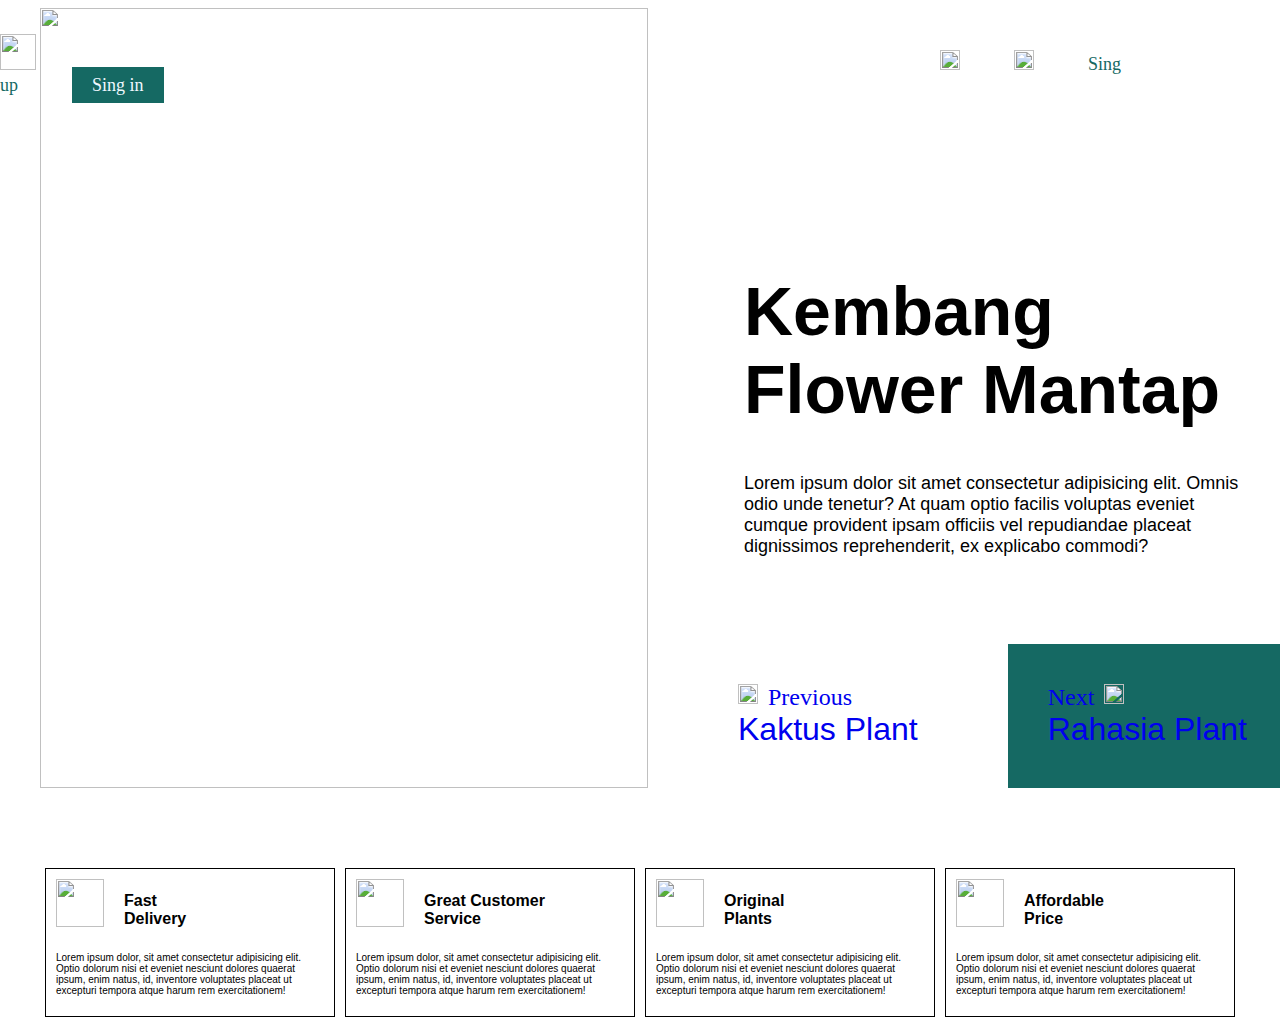
==== PR4/index.html @ fc382da5 "Add files via upload" ====
<!DOCTYPE html>
<html lang="ru">
<head>
    <meta charset="UTF-8">
    <meta http-equiv="X-UA-Compatible" content="IE=edge">
    <meta name="viewport" content="width=device-width, initial-scale=1.0">
    <title>Document</title>
    <meta name="description" content="Описание" />
    <link rel="stylesheet" href="css/style.css">
</head>
<body>
    <div class="container header">
        <header class="navbar">
            <img class="P" src="C:\Users\дом\Downloads\Group 5.png"></img>
            <a href="#"><img src="C:\Users\дом\Downloads\shopping-cart 1.png" class="logo1"></img></a>
            <a href="#"><img src="C:\Users\дом\Downloads\search 1.png" class="logo1"></img></a>
            <a href="#" class="sing_up">Sing up</a>
            <a class="sing_in" href="#">Sing in</a>
        </header>
        <img src="C:\Users\дом\Downloads\pexels-cottonbro-4503751 1.png" class="big_picture"></img>
        <div class="container_two">
            <div class="content">
                <h1>Kembang Flower Mantap</h1>
                <p>Lorem ipsum dolor sit amet consectetur adipisicing elit. Omnis odio unde tenetur? At quam optio facilis voluptas eveniet cumque provident ipsam officiis vel repudiandae placeat dignissimos reprehenderit, ex explicabo commodi?</p>
            </div>
            <div class="content_1">
                <div class="content_one">
                    <div class="perehod">
                        <img src="C:\Users\дом\Downloads\arrow-back.png" class="logo2"></img>
                        <a href="#" class="nav">Previous</a>
                    </div>     
                    <a href="#" class="nav_two">Kaktus Plant</a>
                </div>
                <div class="content_two">
                    <div class="perehod">
                        <a href="#" class="nav2">Next</a>
                        <img src="C:\Users\дом\Downloads\arrow-back (1).png" class="logo2"></img>
                    </div>
                    <a href="#" class="nav_two">Rahasia Plant</a>
                </div>
            </div>
        </div>
    </div>
    <div class="container main">
        <div class="main_container">
            <aside>
                <section class="aside_top">
                    <img src="C:\Users\дом\Downloads\fast 1.png" class="logo3"></img>
                    <h2>Fast Delivery</h2>
                </section>
                <p class="card">Lorem ipsum dolor, sit amet consectetur adipisicing elit. Optio dolorum nisi et eveniet nesciunt dolores quaerat ipsum, enim natus, id, inventore voluptates placeat ut excepturi tempora atque harum rem exercitationem!</p>
            </aside>
            <aside>
                <section class="aside_top">
                    <img src="C:\Users\дом\Downloads\headphones 1.png" class="logo3"></img>
                    <h2 class="h2_GCS">Great Customer Service</h2>
                </section>
                <p class="card">Lorem ipsum dolor, sit amet consectetur adipisicing elit. Optio dolorum nisi et eveniet nesciunt dolores quaerat ipsum, enim natus, id, inventore voluptates placeat ut excepturi tempora atque harum rem exercitationem!</p>
            </aside>
            <aside>
                <section class="aside_top">
                    <img src="C:\Users\дом\Downloads\plant 1.png" class="logo3"></img>
                    <h2>Original Plants</h2>
                </section>
                <p class="card">Lorem ipsum dolor, sit amet consectetur adipisicing elit. Optio dolorum nisi et eveniet nesciunt dolores quaerat ipsum, enim natus, id, inventore voluptates placeat ut excepturi tempora atque harum rem exercitationem!</p>
            </aside>
            <aside>
                <section class="aside_top">
                    <img src="C:\Users\дом\Downloads\dollar-symbol 1.png" class="logo3"></img>
                    <h2>Affordable Price</h2>
                </section>
                <p class="card">Lorem ipsum dolor, sit amet consectetur adipisicing elit. Optio dolorum nisi et eveniet nesciunt dolores quaerat ipsum, enim natus, id, inventore voluptates placeat ut excepturi tempora atque harum rem exercitationem!</p>
            </aside>
        </div>
    </div>
</body>
</html>
---- PR4/css/style.css ----
.big_picture{
    width: 608px;
    height: 780px;
}
.P{
    width: 36px;
    height: 36px;
    margin-right: 900px;
}

.sing_in{
    padding: 8px 20px;
    width: 111px;
    height: 36px;
    background-color: #156963;
    color:aliceblue;
    margin-top: 20px;
    margin-right: 50px;
}
.sing_up{
    color: #156963;
    margin-top: 20px;
    margin-right: 50px;
}
.container{
    display: flex;
    width: 100%;
    max-width: 1200px;
    margin: auto;
}
.header{
    display: flex;
}
a{
    text-decoration: none;
    font-size: large;
}
.nav{
    padding: 0;
    margin-left: 10px;
    font-size: 24px;
}
.nav2{
    padding: 0;
    margin-right: 10px;
    font-size: 24px;
}
.nav_two{
    font-size: 32px;
    font-family: 'Montserrat', sans-serif;
}
.logo1{
    width: 20px;
    height: 20px;
    margin-top: 20px;
    margin-right: 50px;
}
.logo2{
    width: 20px;
    height: 20px;
}
.logo3{
    width: 48px;
    height: 48px;
}
.perehod{
    display: flex;
    flex-direction: row;
}
img{
    width: 600px;
    height: 700px;
}
.navbar{
    position: absolute;
    right: 150px;
    align-items: center;
    top: 30px;
}
.content{
    width: 500px;
    height: 200px;
    margin: auto;
}
.content_one{
    display: flex;
    flex-direction: column;
    padding: 40px;
    margin-right: 50px
}
.content_two{
    padding: 40px;
    background-color:#156963;
    display: flex;
    flex-direction: column;
}
.content_1{
    width: 592px;
    display: flex;
    flex-direction: row;
}
.container_two{
    display: flex;
    flex-direction: column;
    padding-left: 50px;
}
.main{
    display: flex;
}
.main_container{
    margin-top: 80px;
    width: 1200px;
    display: flex;
    flex-direction: row;
    justify-content: space-around;
}
aside{
    width: 268px;
    border: 1px solid;
    padding: 10px;
}
.aside_top{
    display: flex;
    flex-direction: row;
}
h1{
    font-size: 68px;
    font-family: 'Montserrat', sans-serif;
}
h2{
    padding-left: 20px;
    width: 90px;
    font-size: 16px;
    font-family: 'Montserrat', sans-serif;
}
.h2_GCS{
    width: 137px;
}
p{
    font-size: 18px;
    font-family: 'Montserrat', sans-serif;
}
.card{
    font-size: 10px;
    font-family: 'Montserrat', sans-serif;
}
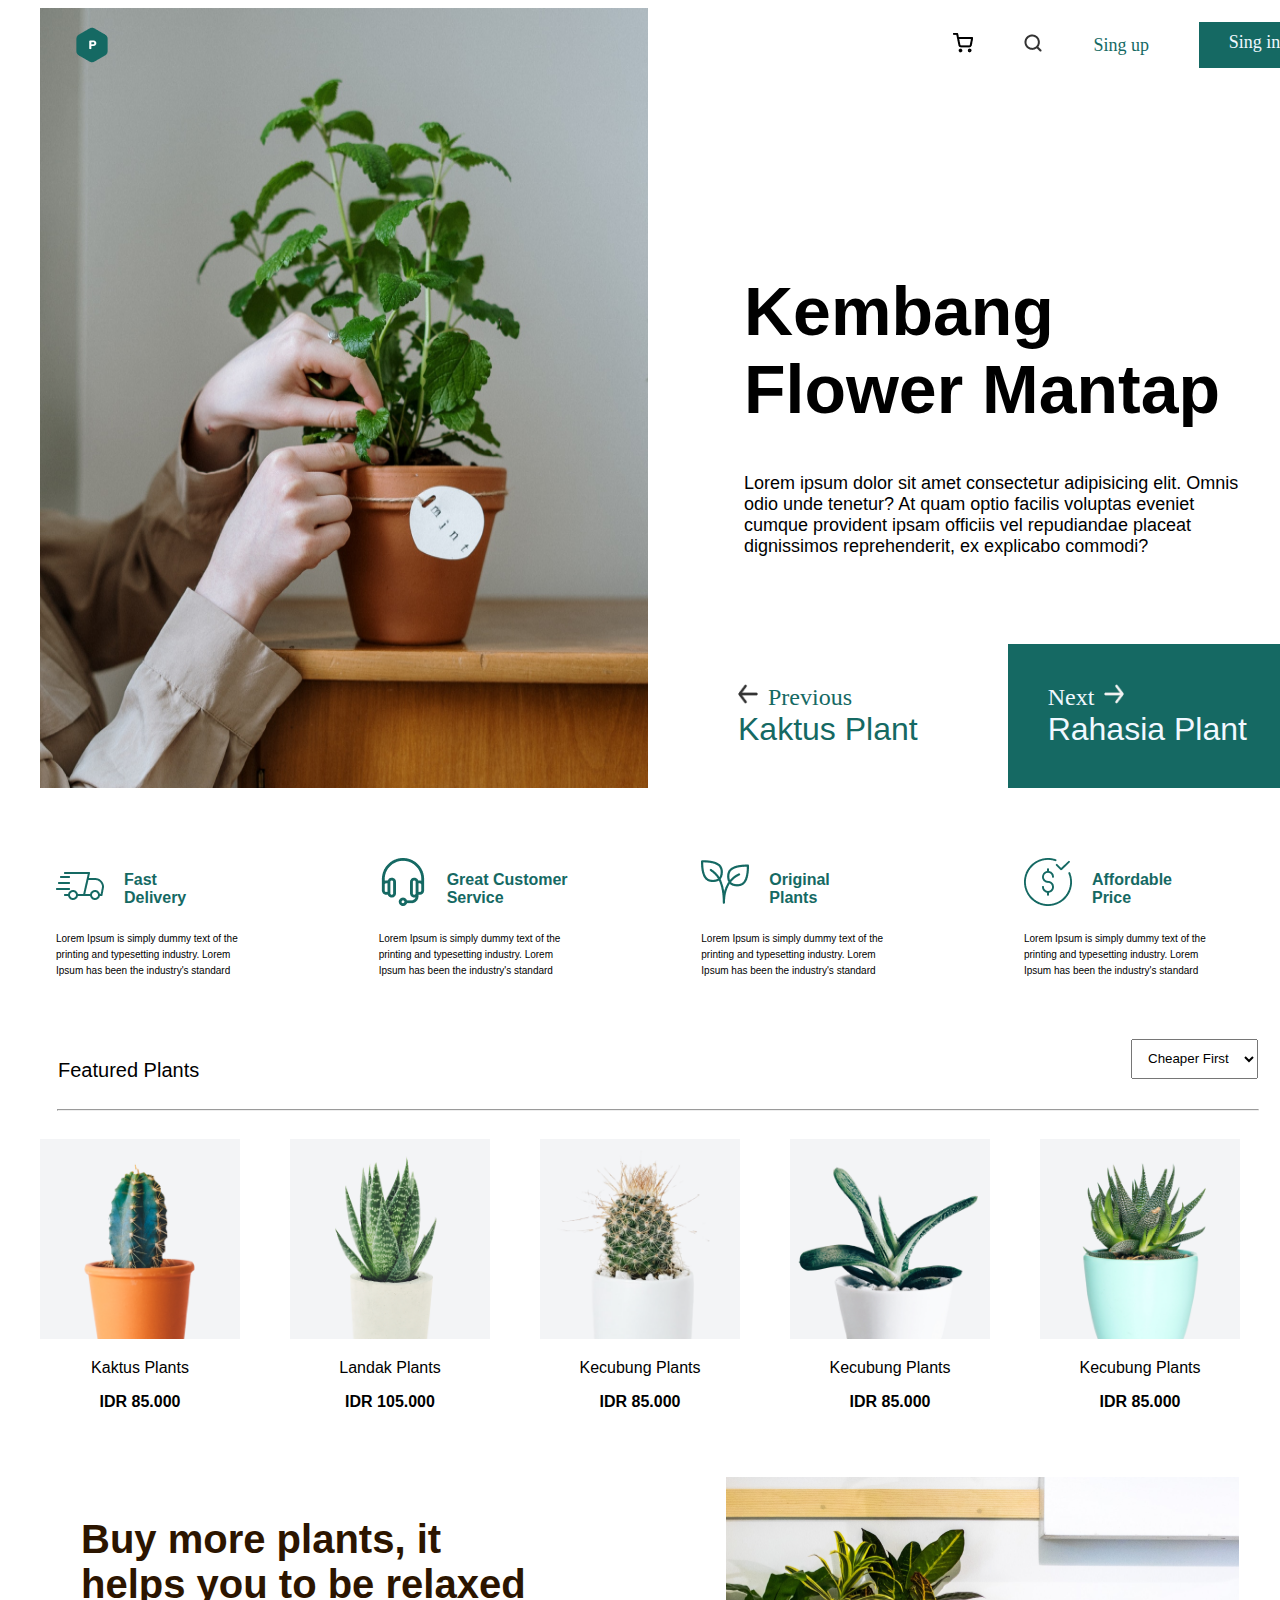
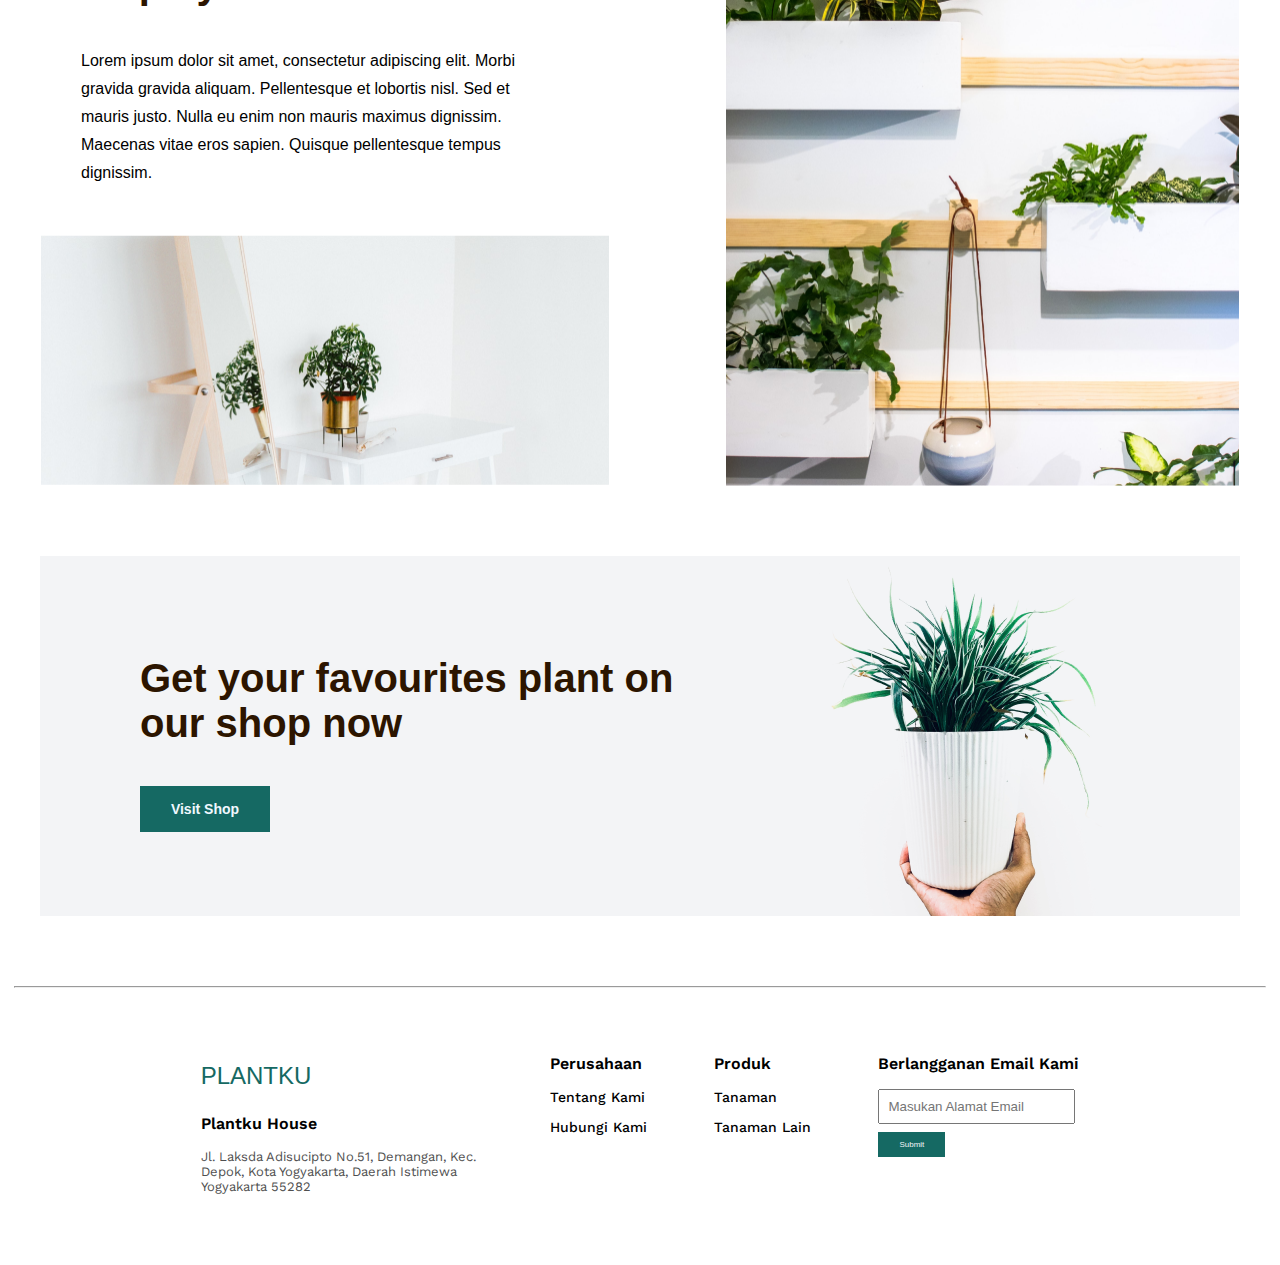
==== commit b4a83be7: "Add files via upload" ====
--- a/PR4/index.html
+++ b/PR4/index.html
@@ -7,17 +7,20 @@
     <title>Document</title>
     <meta name="description" content="Описание" />
     <link rel="stylesheet" href="css/style.css">
+    <link rel="preconnect" href="https://fonts.googleapis.com">
+    <link rel="preconnect" href="https://fonts.gstatic.com" crossorigin>
+    <link href="https://fonts.googleapis.com/css2?family=Work+Sans&display=swap" rel="stylesheet">
 </head>
 <body>
     <div class="container header">
         <header class="navbar">
-            <img class="P" src="C:\Users\дом\Downloads\Group 5.png"></img>
-            <a href="#"><img src="C:\Users\дом\Downloads\shopping-cart 1.png" class="logo1"></img></a>
-            <a href="#"><img src="C:\Users\дом\Downloads\search 1.png" class="logo1"></img></a>
+            <img class="P" src="img/Group 5.png">
+            <a href="#"><img src="img/shopping-cart 1.png" class="logo1"></a>
+            <a href="#"><img src="img/search 1.png" class="logo1"></a>
             <a href="#" class="sing_up">Sing up</a>
             <a class="sing_in" href="#">Sing in</a>
         </header>
-        <img src="C:\Users\дом\Downloads\pexels-cottonbro-4503751 1.png" class="big_picture"></img>
+        <img src="img/Mask Group.png" class="big_picture">
         <div class="container_two">
             <div class="content">
                 <h1>Kembang Flower Mantap</h1>
@@ -26,52 +29,152 @@
             <div class="content_1">
                 <div class="content_one">
                     <div class="perehod">
-                        <img src="C:\Users\дом\Downloads\arrow-back.png" class="logo2"></img>
+                        <img src="img/Vector.png" class="logo2">
                         <a href="#" class="nav">Previous</a>
                     </div>     
-                    <a href="#" class="nav_two">Kaktus Plant</a>
+                    <a href="#" class="nav_two nav_green">Kaktus Plant</a>
                 </div>
                 <div class="content_two">
                     <div class="perehod">
                         <a href="#" class="nav2">Next</a>
-                        <img src="C:\Users\дом\Downloads\arrow-back (1).png" class="logo2"></img>
+                        <img src="img/Vector2.png" class="logo2">
                     </div>
                     <a href="#" class="nav_two">Rahasia Plant</a>
                 </div>
             </div>
         </div>
     </div>
-    <div class="container main">
-        <div class="main_container">
-            <aside>
-                <section class="aside_top">
-                    <img src="C:\Users\дом\Downloads\fast 1.png" class="logo3"></img>
+    <div class="main_container">
+        <section class="container one">
+            <div class="one__item">
+                <div class="one__wrap">
+                    <img src="img/fast 1.png" class="logo3">
                     <h2>Fast Delivery</h2>
-                </section>
-                <p class="card">Lorem ipsum dolor, sit amet consectetur adipisicing elit. Optio dolorum nisi et eveniet nesciunt dolores quaerat ipsum, enim natus, id, inventore voluptates placeat ut excepturi tempora atque harum rem exercitationem!</p>
-            </aside>
-            <aside>
-                <section class="aside_top">
-                    <img src="C:\Users\дом\Downloads\headphones 1.png" class="logo3"></img>
+                </div>
+                <p class="card">Lorem Ipsum is simply dummy text of the printing and typesetting industry. Lorem Ipsum has been the industry's standard </p>
+            </div>
+            <div class="one__item">
+                <div class="one__wrap">
+                    <img src="img/headphones 1.png" class="logo3">
                     <h2 class="h2_GCS">Great Customer Service</h2>
-                </section>
-                <p class="card">Lorem ipsum dolor, sit amet consectetur adipisicing elit. Optio dolorum nisi et eveniet nesciunt dolores quaerat ipsum, enim natus, id, inventore voluptates placeat ut excepturi tempora atque harum rem exercitationem!</p>
-            </aside>
-            <aside>
-                <section class="aside_top">
-                    <img src="C:\Users\дом\Downloads\plant 1.png" class="logo3"></img>
+                </div>
+                <p class="card">Lorem Ipsum is simply dummy text of the printing and typesetting industry. Lorem Ipsum has been the industry's standard </p>
+            </div>
+            <div class="one__item">
+                <div class="one__wrap">
+                    <img src="img/plant 1.png" class="logo3">
                     <h2>Original Plants</h2>
-                </section>
-                <p class="card">Lorem ipsum dolor, sit amet consectetur adipisicing elit. Optio dolorum nisi et eveniet nesciunt dolores quaerat ipsum, enim natus, id, inventore voluptates placeat ut excepturi tempora atque harum rem exercitationem!</p>
-            </aside>
-            <aside>
-                <section class="aside_top">
-                    <img src="C:\Users\дом\Downloads\dollar-symbol 1.png" class="logo3"></img>
+                </div>
+                <p class="card">Lorem Ipsum is simply dummy text of the printing and typesetting industry. Lorem Ipsum has been the industry's standard </p>
+            </div>
+            <div class="one__item">
+                <div class="one__wrap">
+                    <img src="img/dollar-symbol 1.png" class="logo3">
                     <h2>Affordable Price</h2>
-                </section>
-                <p class="card">Lorem ipsum dolor, sit amet consectetur adipisicing elit. Optio dolorum nisi et eveniet nesciunt dolores quaerat ipsum, enim natus, id, inventore voluptates placeat ut excepturi tempora atque harum rem exercitationem!</p>
-            </aside>
+                </div>
+                <p class="card">Lorem Ipsum is simply dummy text of the printing and typesetting industry. Lorem Ipsum has been the industry's standard </p>
+            </div>
+        </section> 
+        <div class="rasdelenie">
+            <div class="Plants">
+                <p class="Feat_Pl">Featured Plants</p>
+                <select>
+                    <option value="value1" selected>Cheaper First</option>
+                </select>
+            </div>
+            <hr>
         </div>
+        <section class="kaktus">
+            <div class="kaktus_card">
+                <div class="kaktus_img">
+                    <img class="kaktus_img1" src="img/Mask Group1.png">
+                </div>
+                <div class="kaktus_text">
+                    <p class="kaktus_text_name">Kaktus Plants</p>
+                    <p class="kaktus_text_price">IDR 85.000</p>
+                </div>
+            </div>
+            <div class="kaktus_card">
+                <div class="kaktus_img">
+                    <img class="kaktus_img1" src="img/Mask Group2.png">
+                </div>
+                <div class="kaktus_text">
+                    <p class="kaktus_text_name">Landak Plants</p>
+                    <p class="kaktus_text_price">IDR 105.000</p>
+                </div>
+            </div>
+            <div class="kaktus_card">
+                <div class="kaktus_img">
+                    <img class="kaktus_img1" src="img/Mask Group3.png">
+                </div>
+                <div class="kaktus_text">
+                    <p class="kaktus_text_name">Kecubung Plants</p>
+                    <p class="kaktus_text_price">IDR 85.000</p>
+                </div>
+            </div>
+            <div class="kaktus_card">
+                <div class="kaktus_img">
+                    <img class="kaktus_img1" src="img/Mask Group4.png">
+                </div>
+                <div class="kaktus_text">
+                    <p class="kaktus_text_name">Kecubung Plants</p>
+                    <p class="kaktus_text_price">IDR 85.000</p>
+                </div>
+            </div>
+            <div class="kaktus_card">
+                <div class="kaktus_img">
+                    <img class="kaktus_img1" src="img/Mask Group5.png">
+                </div>
+                <div class="kaktus_text">
+                    <p class="kaktus_text_name">Kecubung Plants</p>
+                    <p class="kaktus_text_price">IDR 85.000</p>
+                </div>
+            </div>
+        </section>
+        <section class="kartiny_text">
+            <div class="kartiny_text_one">
+                <div class="only_text">
+                    <p class="Buy">Buy more plants, it helps you to be relaxed</p>
+                    <p class="Lorem">Lorem ipsum dolor sit amet, consectetur adipiscing elit. Morbi gravida gravida aliquam. Pellentesque et lobortis nisl. Sed et mauris justo. Nulla eu enim non mauris maximus dignissim. Maecenas vitae eros sapien. Quisque pellentesque tempus dignissim.</p>
+                </div>
+                <img src="img/Plant20.png" class="picture">
+            </div>
+            <img src="img/jason-leung-r5pPYI6lEpA-unsplash 1.png" class="picture2">
+        </section>
+        <section class="Visit_shop">
+            <div class="Get_Visit">
+                <p class="Get">Get your favourites plant on our shop now</p>
+                <div class="Knopka">
+                    <p class="Visit">Visit Shop</p>
+                </div>
+            </div>
+            <img src="img/kaktus on hand.png" class="hand">
+        </section>
+        <hr class="hr2">
+        <section class="footter">
+            <div class="footter1">
+                <p class="Plan">PLANTKU</p>
+                <p class="footter_first">Plantku House</p>
+                <p class="Jl">Jl. Laksda Adisucipto No.51, Demangan, Kec. Depok, Kota Yogyakarta, Daerah Istimewa Yogyakarta 55282</p>
+            </div>
+            <div class="footter2">
+                <p class="footter_first">Perusahaan</p>
+                <p class="footter_second">Tentang Kami</p>
+                <p class="footter_second">Hubungi Kami</p>
+            </div>
+            <div class="footter3">
+                <p class="footter_first">Produk</p>
+                <p class="footter_second">Tanaman</p>
+                <p class="footter_second">Tanaman Lain</p>
+            </div>
+            <div class="footter4">
+                <p class="footter_first">Berlangganan Email Kami</p>
+                <form>
+                    <input type="e-mail" placeholder="Masukan Alamat Email">
+                </form>
+                <p class="Sub">Submit</p>
+            </div>
+        </section>
     </div>
 </body>
 </html>--- a/PR4/css/style.css
+++ b/PR4/css/style.css
@@ -1,3 +1,4 @@
+
 .big_picture{
     width: 608px;
     height: 780px;
@@ -5,31 +6,30 @@
 .P{
     width: 36px;
     height: 36px;
-    margin-right: 900px;
-}
-
+    position: absolute;
+    right: 1200px;
+}
 .sing_in{
-    padding: 8px 20px;
+    padding-top: 10px;
     width: 111px;
     height: 36px;
     background-color: #156963;
     color:aliceblue;
-    margin-top: 20px;
-    margin-right: 50px;
+    text-align: center;
 }
 .sing_up{
     color: #156963;
-    margin-top: 20px;
     margin-right: 50px;
 }
 .container{
     display: flex;
     width: 100%;
     max-width: 1200px;
-    margin: auto;
+    margin-left: 110px;
 }
 .header{
     display: flex;
+    margin: auto;
 }
 a{
     text-decoration: none;
@@ -39,20 +39,25 @@
     padding: 0;
     margin-left: 10px;
     font-size: 24px;
+    color: #156963;
 }
 .nav2{
     padding: 0;
     margin-right: 10px;
     font-size: 24px;
+    color: aliceblue;
 }
 .nav_two{
     font-size: 32px;
     font-family: 'Montserrat', sans-serif;
+    color: aliceblue;
+}
+.nav_green{
+    color: #156963;
 }
 .logo1{
     width: 20px;
     height: 20px;
-    margin-top: 20px;
     margin-right: 50px;
 }
 .logo2{
@@ -72,10 +77,14 @@
     height: 700px;
 }
 .navbar{
+    display: flex;
+    justify-content: right;
+    width: 1200px;
+    height: 30px;
     position: absolute;
-    right: 150px;
     align-items: center;
     top: 30px;
+    margin-left: 70px;
 }
 .content{
     width: 500px;
@@ -86,7 +95,7 @@
     display: flex;
     flex-direction: column;
     padding: 40px;
-    margin-right: 50px
+    margin-right: 50px;
 }
 .content_two{
     padding: 40px;
@@ -107,19 +116,19 @@
 .main{
     display: flex;
 }
-.main_container{
+.one{
     margin-top: 80px;
-    width: 1200px;
-    display: flex;
-    flex-direction: row;
-    justify-content: space-around;
-}
-aside{
-    width: 268px;
-    border: 1px solid;
-    padding: 10px;
-}
-.aside_top{
+    width: 1168px;
+    display: flex;
+    flex-direction: row;
+    justify-content: space-between;
+    margin: auto;
+    margin-top: 70px;
+}
+.one__item{
+    width: 200px;
+}
+.one__wrap{
     display: flex;
     flex-direction: row;
 }
@@ -132,6 +141,7 @@
     width: 90px;
     font-size: 16px;
     font-family: 'Montserrat', sans-serif;
+    color: #156963;
 }
 .h2_GCS{
     width: 137px;
@@ -143,6 +153,175 @@
 .card{
     font-size: 10px;
     font-family: 'Montserrat', sans-serif;
-}
+    line-height: 16px;
+}
+.Plants{
+    width: 1300px;
+    height: 40px;
+    display: flex;
+    flex-direction: row;
+    justify-content: space-between;
+    margin-bottom: 30px;
+}
+.Feat_Pl{
+    font-size: 20px;
+    font-family: 'Montserrat', sans-serif;
+    margin-left: 50px;
+}
+select{
+    padding: 8px 12px;
+    margin-right: 50px;
+}
+hr{
+    width: 1200px;
+    height: 0px;
+}
+.rasdelenie{
+    margin: auto;
+    margin-top: 50px;
+    margin-bottom: 20px;
+}
+.kaktus{
+    width: 1200px;
+    display: flex;
+    flex-direction: row;
+    justify-content: space-between;
+    margin: auto;
+}
+.kaktus_img1{
+    width: 200px;
+    height: 200px;
+}
+.kaktus_text_name{
+    font-size: 16px;
+    font-family: 'Montserrat', sans-serif;
+    text-align: center;
+}
+.kaktus_text_price{
+    font-size: 16px;
+    font-weight: 600;
+    text-align: center;
+}
+.picture{
+    width: 568px;
+    height: 250px;
+}
+.picture2{
+    width: 513px;
+    height: 609px;
+    margin-left: 105px;
+}
+.Buy{
+    font-size: 40px;
+    font-weight: 700;
+    color: #2C1500;
+}
+.Lorem{
+    font-size: 16px;
+    font-weight: 400;
+    font-size: 16px;
+    line-height: 28px;
+}
+.kartiny_text{
+    display: flex;
+    margin: auto;
+    margin-top: 50px;
+}
+.only_text{
+    width: 470px;
+    height: 268px;
+    margin: 0px 0px 90px 40px;
 
+}
+.kartiny_text_one{
+    width: 580px;
+    display: flex;
+    flex-direction: column;
+}
+.Visit_shop{
+    display: flex;
+    width: 1200px;
+    height: 360px;
+    background-color: #F3F4F6;
+    margin: auto;
+    margin-top: 70px;
+}
+.Get{
+    font-size: 40px;
+    font-weight: 700;
+    color: #2C1500;
+}
+.Get_Visit{
+    width: 585px;
+    height: 200px;
+    margin: 60px 0px 0px 100px;
+}
+.Visit{
+    width: 100px;
+    font-size: 14px;
+    font-weight: 600;
+    padding: 15px;
+    text-align: center;
+    background-color: #156963;
+    color: aliceblue;
+}
+.hand{
+    width: 480px;
+    height: 360px;
 
+}
+.hr2{
+    width: 1250px;
+    margin: auto;
+    margin-top: 70px;
+}
+.footter{
+    display: flex;
+    width: 946px;
+    flex-direction: row;
+    justify-content: space-around;
+    margin: auto;
+    margin-top: 50px;
+    margin-bottom: 50px;
+}
+.footter1{
+    width: 282px;
+}
+.Plan{
+    font-size: 24px;
+    font-weight: 500;
+    color: #156963;
+}
+.footter_first{
+    font-size: 16px;
+    font-weight: 600;
+    font-family: 'Work Sans', sans-serif;
+}
+.footter_second{
+    font-size: 14px;
+    font-weight: 500;
+    font-family: 'Work Sans', sans-serif;
+}
+.Jl{
+    font-size: 13px;
+    font-weight: 400;
+    font-family: 'Work Sans', sans-serif;
+    color: #4F4F4F;
+}
+.Sub{
+    width: 51px;
+    text-align: center;
+    font-size: 8px;
+    font-weight: 500;
+    padding: 8px;
+    color: #F3F4F6;
+    background-color: #156963;
+}
+input{
+    padding: 8px;
+}
+.main_container{
+    display: flex;
+    flex-direction: column;
+    margin: auto;
+}